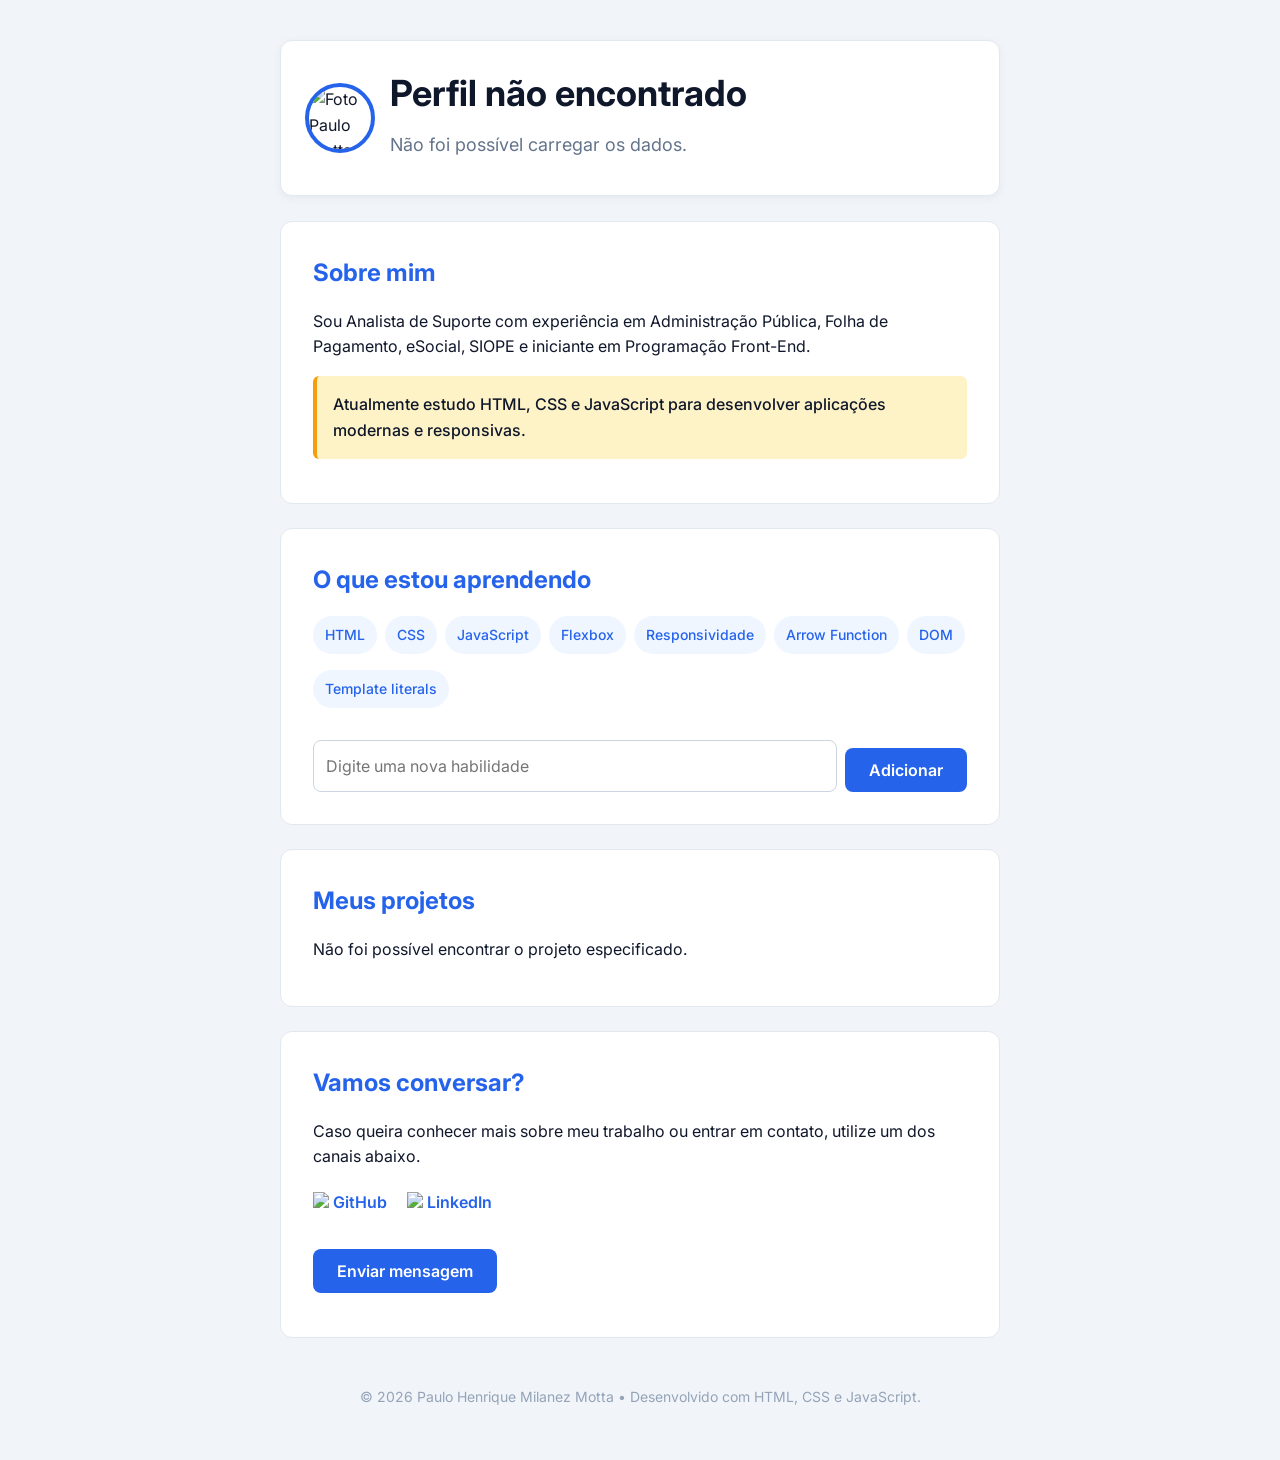
==== BlogdoPaulo/index.html @ d5777873 "Primeiro commit do projeto" ====
<!doctype html>
<html lang="pt-BR">

<head>
  <meta charset="UTF-8">
  <meta name="viewport" content="width=device-width, initial-scale=1.0">

  <title>Paulo Henrique Milanez Motta | Portfólio</title>

  <link rel="preconnect" href="https://fonts.googleapis.com">
  <link rel="preconnect" href="https://fonts.gstatic.com" crossorigin>

  <link href="https://fonts.googleapis.com/css2?family=Inter:wght@400;500;600;700&display=swap"
    rel="stylesheet">

  <link rel="stylesheet" href="./estilo.css">
</head>

<body>

 <header class="perfil">

  <!-- FOTO -->
  <img src="images/perfil.png" alt="Foto Paulo Motta">

  <!-- INFORMAÇÕES -->
  <div class="info">

    <h1>Paulo Motta</h1>

    <p class="cargo">
      Analista de Suporte
    </p>

    </div>

  </div>

</header>

  </header>

  <main>

    <section>

      <h2>Sobre mim</h2>

      <p>
        Sou Analista de Suporte com experiência em Administração Pública,
        Folha de Pagamento, eSocial, SIOPE e iniciante em Programação Front-End.
      </p>

      <p class="destaque">
        Atualmente estudo HTML, CSS e JavaScript para desenvolver aplicações
        modernas e responsivas.
      </p>

    </section>

    <section class="skills">

      <h2>O que estou aprendendo</h2>

      <ul class="lista-skills"></ul>

      <form class="form-skill">

        <input
          class="input-skill"
          id="nova-skill"
          type="text"
          placeholder="Digite uma nova habilidade"
          required>

        <button type="submit">
          Adicionar
        </button>

      </form>

    </section>

    <section>
        <h2>Meus projetos</h2>
        <div class="projetos"></div>
      </section>


    </section>

    <section>

      <h2>Vamos conversar?</h2>

      <p>
        Caso queira conhecer mais sobre meu trabalho ou entrar em contato,
        utilize um dos canais abaixo.
      </p>

      <div class="redes-contato">

        <a href="https://github.com/PauloMotta1993" target="_blank">

          <img src="https://cdn.jsdelivr.net/gh/devicons/devicon/icons/github/github-original.svg"
            width="22">

          GitHub

        </a>

        <a href="https://www.linkedin.com/in/paulo-henrique-milanez-motta-42642235/"
          target="_blank">

          <img src="https://cdn.jsdelivr.net/gh/devicons/devicon/icons/linkedin/linkedin-original.svg"
            width="22">

          LinkedIn

        </a>

      </div>

      <br>

      <button class="btn-mensagem">
        Enviar mensagem
      </button>

      <form class="formulario-contato escondido">

        <label>Nome</label>

        <input
          type="text"
          class="input-nome"
          required>

        <label>E-mail</label>

        <input
          type="email"
          class="input-email"
          required>

        <label>Mensagem</label>

        <textarea
          class="input-mensagem"
          rows="5"
          required></textarea>

        <button type="submit">

          Enviar

        </button>

      </form>

      <p class="feedback"></p>

    </section>

  </main>

  <footer>

    <p>
      © 2026 Paulo Henrique Milanez Motta • Desenvolvido com HTML, CSS e JavaScript.
    </p>

  </footer>

  <script src="./scripts/formulario.js"></script>
  <script src="./scripts/skills.js"></script>
  <script src="./scripts/github-api.js"></script>

</body>

</html>
---- BlogdoPaulo/estilo.css ----
/* ===== Reset universal ===== */
/* Zera margens e paddings padrão do navegador
       e padroniza o cálculo de tamanho dos elementos */
/* ===== RESET ===== */
/* ===== RESET ===== */
/* ===== RESET ===== */
/* ===== RESET ===== */
/* ===== RESET ===== */
* {
  margin: 0;
  padding: 0;
  box-sizing: border-box;
}

/* ===== BODY ===== */
body {
  font-family: 'Inter', system-ui, sans-serif;
  background: #f1f5f9;
  color: #0f172a;

  padding: 40px 20px;

  line-height: 1.6
}

/* ===== CARD PERFIL ===== */
.perfil {
  display: flex;
  align-items: center;
  gap: 15px;
  background-color: white;
  border: 1px solid #e2e8f0;
  border-radius: 12px;
  max-width: 720px;
  margin: 0 auto 32px auto;
  /* top right bottom left */
  padding: 24px;

  margin-bottom: 25px;

  box-shadow: 0 2px 10px rgba(0,0,0,0.05);
}

/* ===== FOTO ===== */
.perfil img {
  width: 70px;
  height: 70px;

  border-radius: 50%;
  border: 4px solid #2563eb;

  object-fit: cover;
}

/* ===== AREA DE TEXTO ===== */
.info {
  display: flex;
  flex-direction: column;
}

/* ===== NOME ===== */
.info h1 {
  font-size: 36px;
  margin-bottom: 8px;
}

/* ===== CARGO ===== */
.cargo {
  font-size: 18px;
  color: #64748b;
}

/* ===== ICONES ===== */
.redes {
  display: flex;
  gap: 14px;

  margin-top: 18px;
}

/* CIRCULO DOS ICONES */
.redes a {
  width: 52px;
  height: 52px;

  border-radius: 50%;
  border: 2px solid #2563eb;

  display: flex;
  align-items: center;
  justify-content: center;

  background: white;

  text-decoration: none;

  transition: 0.3s;
}

/* HOVER */
.redes a:hover {
  background: #2563eb;
  transform: scale(1.08);
}

/* ICONES */
.redes i {
  font-size: 24px;
  color: #2563eb;
}

/* HOVER ICONES */
.redes a:hover i {
  color: white;
}

/* ===== CARD SOBRE ===== */
.sobre {
  width: 100%;
  max-width: 850px;

  background: white;

  border: 1px solid #dbe2ea;
  border-radius: 16px;

  padding: 30px;

  box-shadow: 0 2px 10px rgba(0,0,0,0.05);
}

/* TITULO */
.sobre h2 {
  color: #2563eb;
  font-size: 32px;

  margin-bottom: 18px;
}

/* TEXTO */
.sobre p {
  font-size: 19px;
  line-height: 1.7;

  margin-bottom: 25px;
}

/* ===== AVISO ===== */
.aviso {
  background: #fef3c7;

  border-left: 5px solid #f59e0b;

  padding: 18px;
  border-radius: 10px;

  font-size: 18px;
  font-weight: 600;
}

/* ===== RESPONSIVO ===== */
@media (max-width: 768px) {

  .perfil {
    flex-direction: column;
    text-align: center;
  }

  .info {
    align-items: center;
  }

  .info h1 {
    font-size: 30px;
  }

  .cargo {
    font-size: 18px;
  }

  .sobre h2 {
    font-size: 28px;
  }

  .sobre p,
  .aviso {
    font-size: 16px;
  }

  .redes {
    justify-content: center;
  }
}

/* ===== Conteúdo principal centralizado ===== */
main {
  max-width: 720px;
  margin: 0 auto;
}

/* ===== Cada bloco vira um card ===== */
section {
  background: white;
  padding: 32px;
  border: 1px solid #e2e8f0;
  border-radius: 12px;
  margin-bottom: 24px;
}

h2 {
  font-size: 24px;
  color: #2563eb;
  margin-bottom: 16px;
}

p {
  margin-bottom: 12px;
}

/* ===== Parágrafo destacado ===== */
.destaque {
  background: #fef3c7;
  padding: 16px;
  border-left: 4px solid #f59e0b;
  border-radius: 6px;
  font-weight: 500;
  margin-top: 16px;
}

/* ===== Lista ===== */
ul {
  padding-left: 24px;
}

ul li {
  margin-bottom: 8px;
}

/* ===== Link ===== */
a {
  color: #2563eb;
  text-decoration: none;
  font-weight: 600;
  display: inline-block;
  margin-right: 16px;
  margin-top: 8px;
}

a:hover {
  text-decoration: underline;
}

/* ===== Botão ===== */
button {
  background: #2563eb;
  color: white;
  border: none;
  padding: 12px 24px;
  font-size: 16px;
  border-radius: 8px;
  cursor: pointer;
  font-family: inherit;
  font-weight: 600;
  margin-top: 8px;
}

button:hover {
  background: #1d4ed8;
}

/* ===== Rodapé ===== */
footer {
  text-align: center;
  margin-top: 48px;
  color: #94a3b8;
  font-size: 14px;
}

/* SKILLS */
.skills ul {
  display: flex;
  list-style-type: none;
  gap: 8px;
  flex-wrap: wrap;
  padding: 0;
  /* responsavel por "quebrar"a linha qdo não existe mais espaço */
}

.skills ul li {
  background-color: #eff6ff;
  color: #2563eb;
  padding: 8px 12px;
  border-radius: 999px;
  font-size: 14px;
  font-weight: 500;
}

.projetos {
  display: flex;
  gap: 16px;
  flex-wrap: wrap;
}

.projetos article {
  background: white;
  flex: 1;
  min-width: 180px;
  border: 1px solid #e2e8f0;
  border-radius: 12px;
  display: flex;
  flex-direction: column;
  overflow: hidden;
}

.projetos .projeto-imagem {
  height: 100px;
}

.projeto-1 {
  background: linear-gradient(135deg, #2563eb, #7c3aed);
}
.projeto-2 {
  background: linear-gradient(135deg, #16a34a, #0891b2);
}
.projeto-3 {
  background: linear-gradient(135deg, #f59e0b, #ef4444);
}

.projetos article h3 {
  font-size: 16px;
  padding: 14px 16px 4px 16px;
}

.projetos article p {
  padding: 0 16px;
  color: #64748b;
  flex-grow: 1;
  /* fazer os p se "esticarem" e ficarem todos no mesmo tamanho */
}

.projetos article a {
  margin: 12px 16px 16px 12px;
  color: #2563eb;
  text-decoration: none;
  font-weight: 600;
}
.projetos article a:hover {
  text-decoration: underline;
}

/* === Formulário de contato · Aula 4 === */

.formulario-contato {
  margin-top: 24px;
  padding-top: 24px;
  border-top: 1px solid #e2e8f0;
  display: flex;
  flex-direction: column;
  gap: 12px;
}

.formulario-contato input,
.formulario-contato textarea {
  padding: 12px;
  border: 1px solid #e2e8f0;
  border-radius: 8px;
  font-family: inherit;
  font-size: 14px;
}

.formulario-contato textarea {
  min-height: 100px;
  resize: vertical;
}

.formulario-contato button {
  align-self: flex-start;
  margin-top: 0;
}

.escondido {
  display: none;
}

.feedback-sucesso {
  margin-top: 16px;
  padding: 12px 16px;
  background-color: #dcfce7;
  color: #166534;
  border: 1px solid #86efac;
  border-radius: 8px;

  display: flex;
  justify-content: space-between;
  align-items: center;
  gap: 16px;
}

.fechar-feedback {
  background: transparent;
  border: none;

  width: 24px;
  height: 24px;

  display: flex;
  align-items: center;
  justify-content: center;

  color: #166534;
  font-size: 20px;
  font-weight: bold;
  cursor: pointer;

  padding: 0;
  margin: 0;
  line-height: 1;
}

.aviso {
  width: 100%;
  text-align: center;
  color: #94a3b8;
  font-style: italic;
  padding: 24px;
  border: 1px dashed #cbd5e1;
  border-radius: 8px;
}

.aviso.erro {
  color: #b91c1c;
  border-color: #fecaca;
  background: #fef2f2;
}

.form-skill {
  display: flex;
  gap: 8px;
  margin-top: 24px;
}

.form-skill input {
  flex: 1;
  padding: 12px;
  border: 1px solid #cbd5e1;
  border-radius: 8px;
  font: inherit;
}
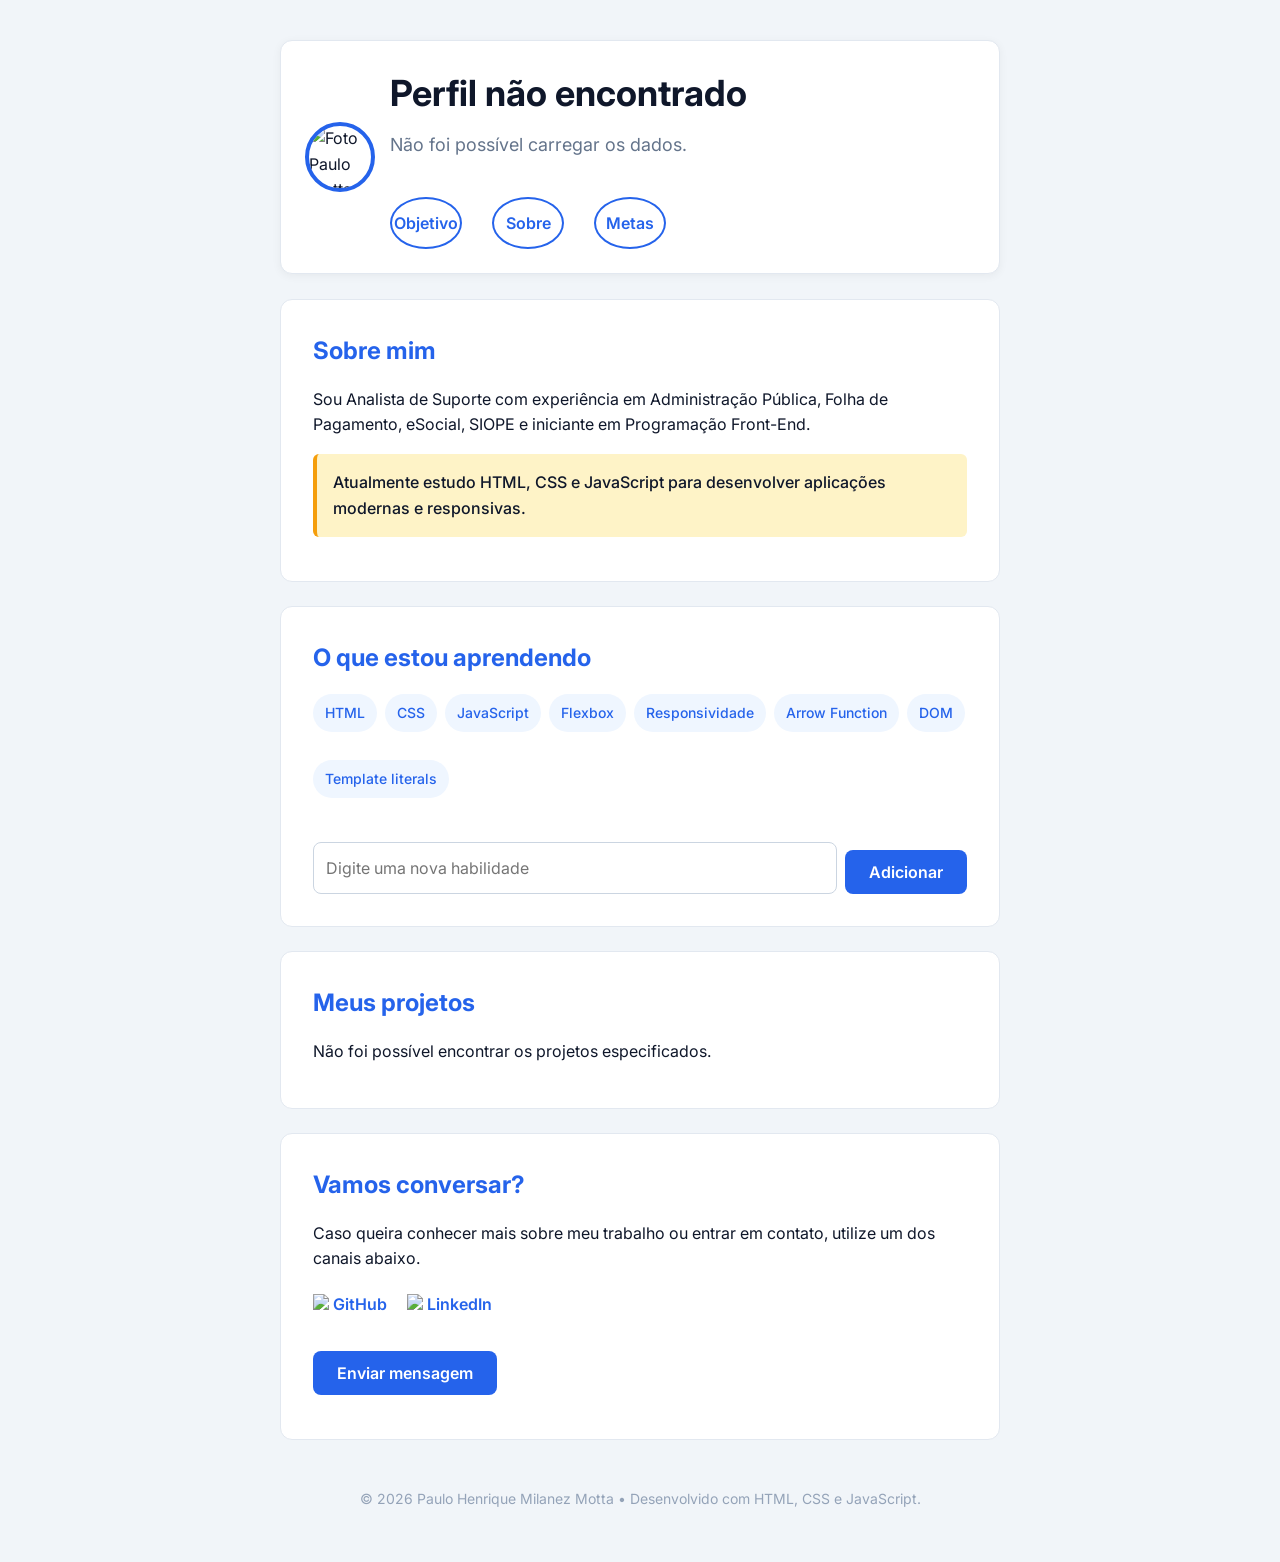
==== commit 36a90014: "Atualiza a listagem para incluir o repositorio BlogdoPaulo" ====
--- a/BlogdoPaulo/index.html
+++ b/BlogdoPaulo/index.html
@@ -26,15 +26,24 @@
   <!-- INFORMAÇÕES -->
   <div class="info">
 
-    <h1>Paulo Motta</h1>
+  <h1>Paulo Motta</h1>
 
-    <p class="cargo">
-      Analista de Suporte
-    </p>
+  <p class="cargo">
+    Analista de Suporte
+  </p>
 
-    </div>
+  <!-- MENU -->
+  <div class="redes">
+
+    <a href="objetivo.html">Objetivo</a>
+
+    <a href="quem-sou-eu.html">Sobre</a>
+
+    <a href="metas.html">Metas</a>
 
   </div>
+
+</div>
 
 </header>
 
--- a/BlogdoPaulo/estilo.css
+++ b/BlogdoPaulo/estilo.css
@@ -80,7 +80,7 @@
 
 /* CIRCULO DOS ICONES */
 .redes a {
-  width: 52px;
+  width: 72px;
   height: 52px;
 
   border-radius: 50%;
@@ -233,7 +233,7 @@
 }
 
 ul li {
-  margin-bottom: 8px;
+  margin-bottom: 20px;
 }
 
 /* ===== Link ===== */
